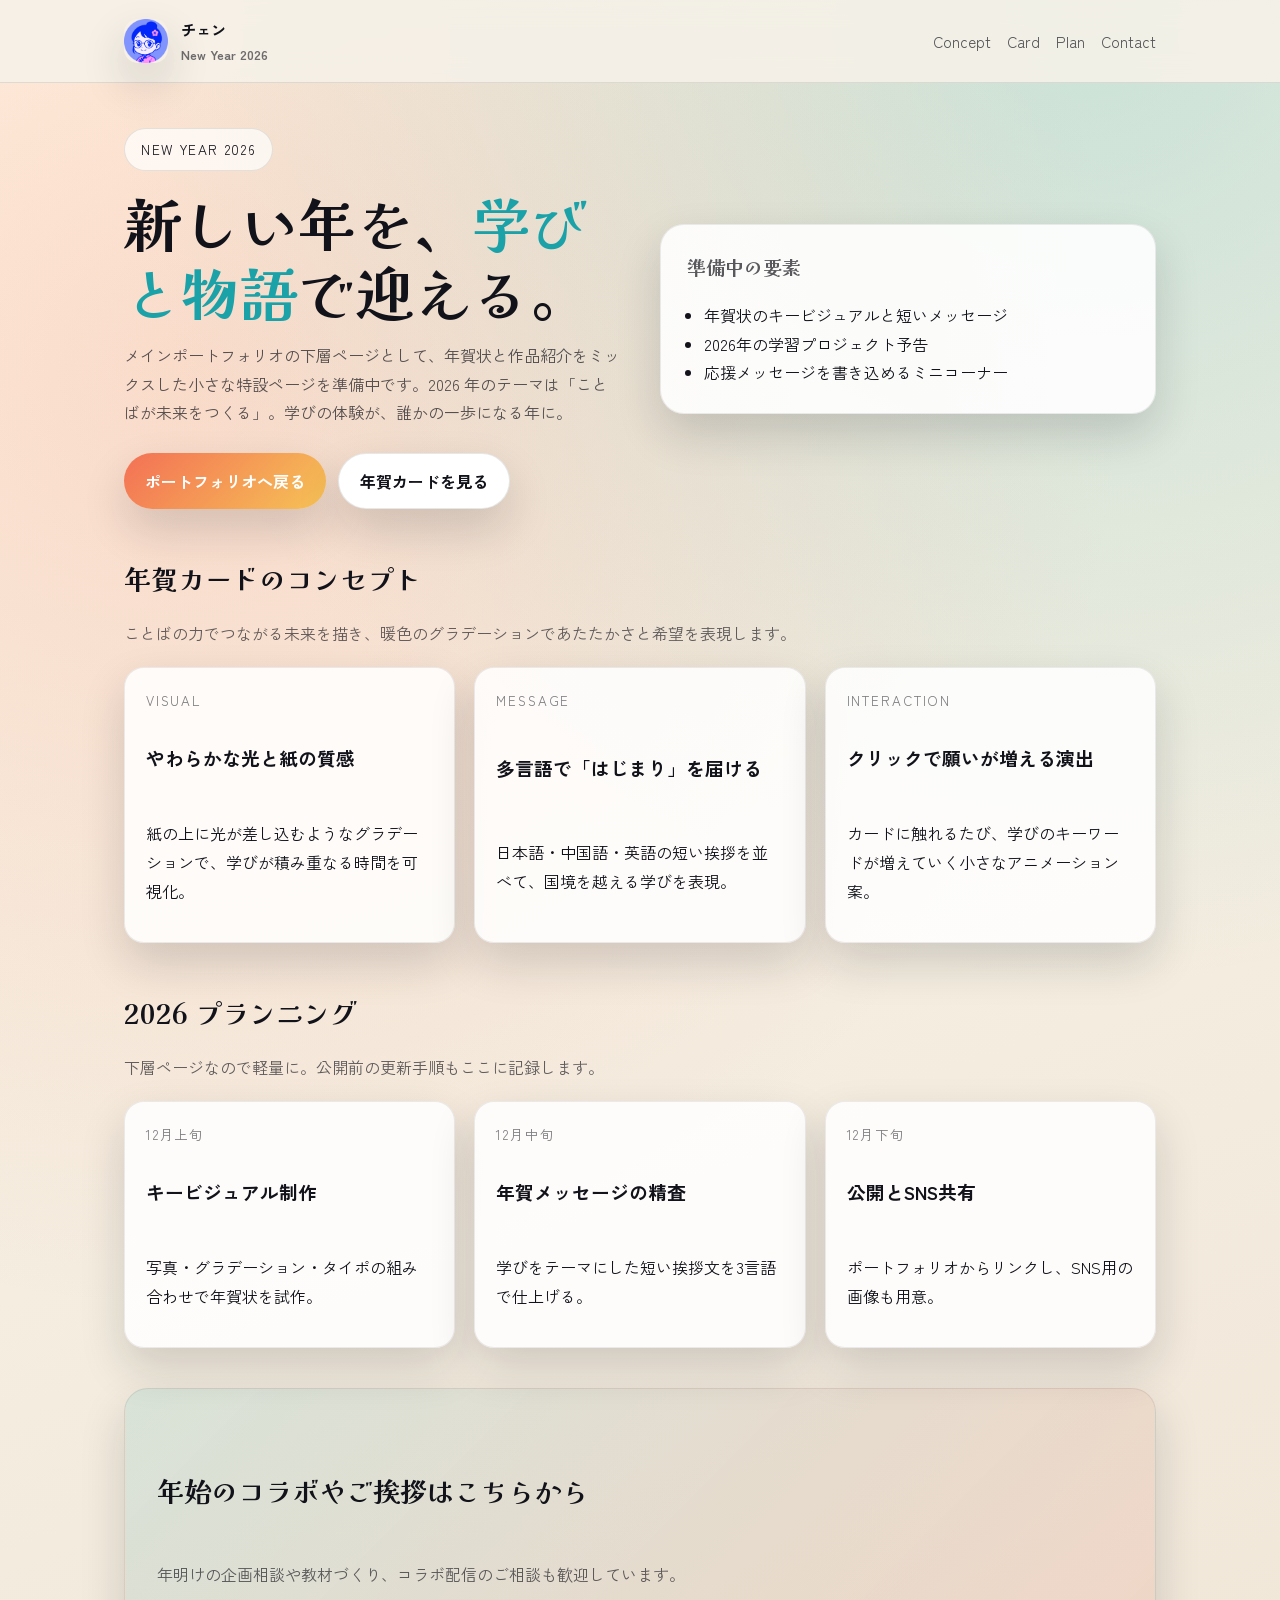
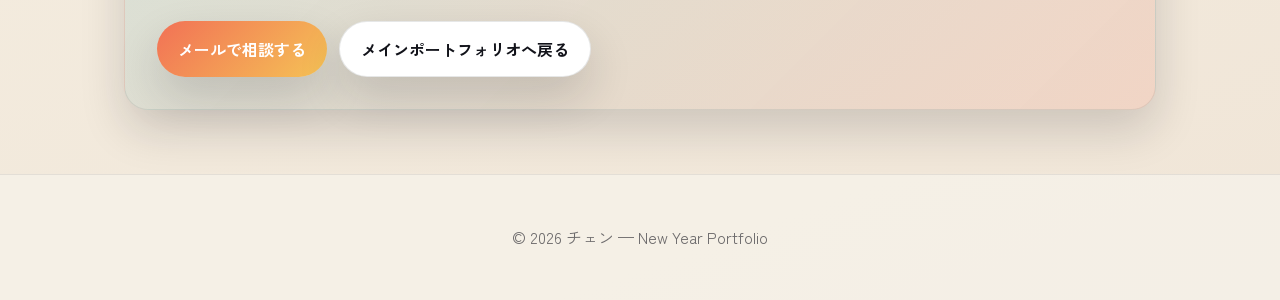
==== 2026.html @ 01a3579d "Create 2026.html" ====
<!DOCTYPE html>
<html lang="ja">
<head>
  <meta charset="UTF-8" />
  <meta name="viewport" content="width=device-width, initial-scale=1.0" />
  <title>チェン | New Year 2026</title>
  <link href="https://fonts.googleapis.com/css2?family=Kaisei+Opti:wght@500;700&family=Zen+Kaku+Gothic+New:wght@400;500;700&display=swap" rel="stylesheet" />
  <style>
    :root {
      --ink: #12131a;
      --night: #1b1e29;
      --paper: #f6f1e8;
      --mist: #efe7da;
      --accent: #f36b4f;
      --accent-2: #1aa2a8;
      --accent-3: #f6c14f;
      --white: #ffffff;
      --shadow: 0 20px 45px rgba(16, 20, 32, 0.16);
    }

    * {
      box-sizing: border-box;
    }

    body {
      margin: 0;
      font-family: "Zen Kaku Gothic New", "Hiragino Kaku Gothic ProN", "Meiryo", sans-serif;
      color: var(--ink);
      background: radial-gradient(circle at 15% 20%, rgba(243, 107, 79, 0.18), transparent 50%),
        radial-gradient(circle at 85% 0%, rgba(26, 162, 168, 0.22), transparent 45%),
        linear-gradient(160deg, #fff7e7 0%, #f4ede0 55%, #f0e5d7 100%);
      line-height: 1.8;
    }

    a {
      color: inherit;
      text-decoration: none;
    }

    header {
      position: sticky;
      top: 0;
      z-index: 10;
      backdrop-filter: blur(12px);
      background: rgba(246, 241, 232, 0.9);
      border-bottom: 1px solid rgba(18, 19, 26, 0.1);
    }

    .nav {
      max-width: 1080px;
      margin: 0 auto;
      padding: 1rem 1.5rem;
      display: flex;
      align-items: center;
      justify-content: space-between;
      gap: 1rem;
    }

    .nav__brand {
      display: flex;
      align-items: center;
      gap: 0.8rem;
      font-weight: 700;
    }

    .nav__brand img {
      width: 44px;
      height: 44px;
      border-radius: 14px;
      object-fit: cover;
      box-shadow: var(--shadow);
    }

    .nav__links {
      display: flex;
      gap: 1rem;
      font-size: 0.95rem;
      color: rgba(18, 19, 26, 0.7);
    }

    .nav__links a:hover {
      color: var(--accent-2);
    }

    .container {
      max-width: 1080px;
      margin: 0 auto;
      padding: 2.8rem 1.5rem 4rem;
    }

    .hero {
      display: grid;
      grid-template-columns: repeat(auto-fit, minmax(280px, 1fr));
      gap: 2.5rem;
      align-items: center;
    }

    .hero__text h1 {
      font-family: "Kaisei Opti", serif;
      font-size: clamp(2.4rem, 5vw, 3.6rem);
      margin: 0 0 0.9rem;
      line-height: 1.2;
    }

    .hero__text h1 span {
      color: var(--accent-2);
    }

    .hero__text p {
      margin: 0 0 1.6rem;
      color: rgba(18, 19, 26, 0.7);
    }

    .hero__badge {
      display: inline-flex;
      align-items: center;
      gap: 0.5rem;
      padding: 0.5rem 1rem;
      border-radius: 999px;
      border: 1px solid rgba(18, 19, 26, 0.1);
      background: rgba(255, 255, 255, 0.7);
      font-size: 0.85rem;
      letter-spacing: 0.12em;
      text-transform: uppercase;
      margin-bottom: 1.1rem;
    }

    .hero__card {
      background: rgba(255, 255, 255, 0.88);
      border-radius: 24px;
      padding: 1.6rem;
      box-shadow: var(--shadow);
      border: 1px solid rgba(18, 19, 26, 0.08);
      display: grid;
      gap: 1rem;
    }

    .hero__card h2 {
      margin: 0;
      font-size: 1.2rem;
      color: rgba(18, 19, 26, 0.7);
    }

    .hero__card ul {
      margin: 0;
      padding-left: 1.1rem;
    }

    section h2 {
      font-family: "Kaisei Opti", serif;
      font-size: 1.7rem;
      margin: 2.8rem 0 0.8rem;
    }

    .muted {
      color: rgba(18, 19, 26, 0.65);
    }

    .grid {
      display: grid;
      grid-template-columns: repeat(auto-fit, minmax(240px, 1fr));
      gap: 1.2rem;
      margin-top: 1.2rem;
    }

    .card {
      background: rgba(255, 255, 255, 0.85);
      border-radius: 20px;
      padding: 1.3rem;
      border: 1px solid rgba(18, 19, 26, 0.08);
      box-shadow: var(--shadow);
      display: grid;
      gap: 0.6rem;
    }

    .card small {
      text-transform: uppercase;
      letter-spacing: 0.14em;
      color: rgba(18, 19, 26, 0.55);
    }

    .cta {
      margin-top: 2.5rem;
      padding: 2rem;
      border-radius: 24px;
      background: linear-gradient(135deg, rgba(26, 162, 168, 0.12), rgba(243, 107, 79, 0.14));
      border: 1px solid rgba(18, 19, 26, 0.08);
      box-shadow: var(--shadow);
      display: grid;
      gap: 1rem;
    }

    .button-row {
      display: flex;
      flex-wrap: wrap;
      gap: 0.8rem;
    }

    .button {
      display: inline-flex;
      align-items: center;
      gap: 0.5rem;
      padding: 0.8rem 1.3rem;
      border-radius: 999px;
      border: 1px solid rgba(18, 19, 26, 0.1);
      background: var(--white);
      font-weight: 600;
      box-shadow: var(--shadow);
      transition: transform 0.2s ease, box-shadow 0.2s ease;
    }

    .button.primary {
      background: linear-gradient(135deg, rgba(243, 107, 79, 0.95), rgba(246, 193, 79, 0.95));
      color: var(--white);
      border: none;
    }

    .button:hover {
      transform: translateY(-2px);
      box-shadow: 0 18px 40px rgba(16, 20, 32, 0.2);
    }

    footer {
      text-align: center;
      padding: 3rem 1rem;
      color: rgba(18, 19, 26, 0.6);
      border-top: 1px solid rgba(18, 19, 26, 0.08);
      background: rgba(246, 241, 232, 0.9);
    }

    @media (max-width: 720px) {
      .nav__links {
        display: none;
      }

      .button-row {
        flex-direction: column;
        align-items: stretch;
      }
    }
  </style>
</head>
<body>
  <header>
    <nav class="nav">
      <div class="nav__brand">
        <img src="avatar.png" alt="チェンのアバター">
        <div>
          <div style="font-size: 0.95rem;">チェン</div>
          <div style="font-size: 0.8rem; color: rgba(18, 19, 26, 0.6);">New Year 2026</div>
        </div>
      </div>
      <div class="nav__links" aria-label="ページ内リンク">
        <a href="#concept">Concept</a>
        <a href="#greeting">Card</a>
        <a href="#plan">Plan</a>
        <a href="#contact">Contact</a>
      </div>
    </nav>
  </header>

  <main class="container">
    <section class="hero" id="concept">
      <div class="hero__text">
        <div class="hero__badge">new year 2026</div>
        <h1>新しい年を、<span>学びと物語</span>で迎える。</h1>
        <p>メインポートフォリオの下層ページとして、年賀状と作品紹介をミックスした小さな特設ページを準備中です。2026 年のテーマは「ことばが未来をつくる」。学びの体験が、誰かの一歩になる年に。</p>
        <div class="button-row">
          <a class="button primary" href="index.html">ポートフォリオへ戻る</a>
          <a class="button" href="#greeting">年賀カードを見る</a>
        </div>
      </div>
      <div class="hero__card">
        <h2>準備中の要素</h2>
        <ul>
          <li>年賀状のキービジュアルと短いメッセージ</li>
          <li>2026年の学習プロジェクト予告</li>
          <li>応援メッセージを書き込めるミニコーナー</li>
        </ul>
      </div>
    </section>

    <section id="greeting">
      <h2>年賀カードのコンセプト</h2>
      <p class="muted">ことばの力でつながる未来を描き、暖色のグラデーションであたたかさと希望を表現します。</p>
      <div class="grid">
        <article class="card">
          <small>Visual</small>
          <h3>やわらかな光と紙の質感</h3>
          <p>紙の上に光が差し込むようなグラデーションで、学びが積み重なる時間を可視化。</p>
        </article>
        <article class="card">
          <small>Message</small>
          <h3>多言語で「はじまり」を届ける</h3>
          <p>日本語・中国語・英語の短い挨拶を並べて、国境を越える学びを表現。</p>
        </article>
        <article class="card">
          <small>Interaction</small>
          <h3>クリックで願いが増える演出</h3>
          <p>カードに触れるたび、学びのキーワードが増えていく小さなアニメーション案。</p>
        </article>
      </div>
    </section>

    <section id="plan">
      <h2>2026 プランニング</h2>
      <p class="muted">下層ページなので軽量に。公開前の更新手順もここに記録します。</p>
      <div class="grid">
        <article class="card">
          <small>12月上旬</small>
          <h3>キービジュアル制作</h3>
          <p>写真・グラデーション・タイポの組み合わせで年賀状を試作。</p>
        </article>
        <article class="card">
          <small>12月中旬</small>
          <h3>年賀メッセージの精査</h3>
          <p>学びをテーマにした短い挨拶文を3言語で仕上げる。</p>
        </article>
        <article class="card">
          <small>12月下旬</small>
          <h3>公開とSNS共有</h3>
          <p>ポートフォリオからリンクし、SNS用の画像も用意。</p>
        </article>
      </div>
    </section>

    <section id="contact">
      <div class="cta">
        <h2>年始のコラボやご挨拶はこちらから</h2>
        <p class="muted">年明けの企画相談や教材づくり、コラボ配信のご相談も歓迎しています。</p>
        <div class="button-row">
          <a class="button primary" href="mailto:hello@example.com">メールで相談する</a>
          <a class="button" href="index.html">メインポートフォリオへ戻る</a>
        </div>
      </div>
    </section>
  </main>

  <footer>
    © 2026 チェン — New Year Portfolio
  </footer>
</body>
</html>
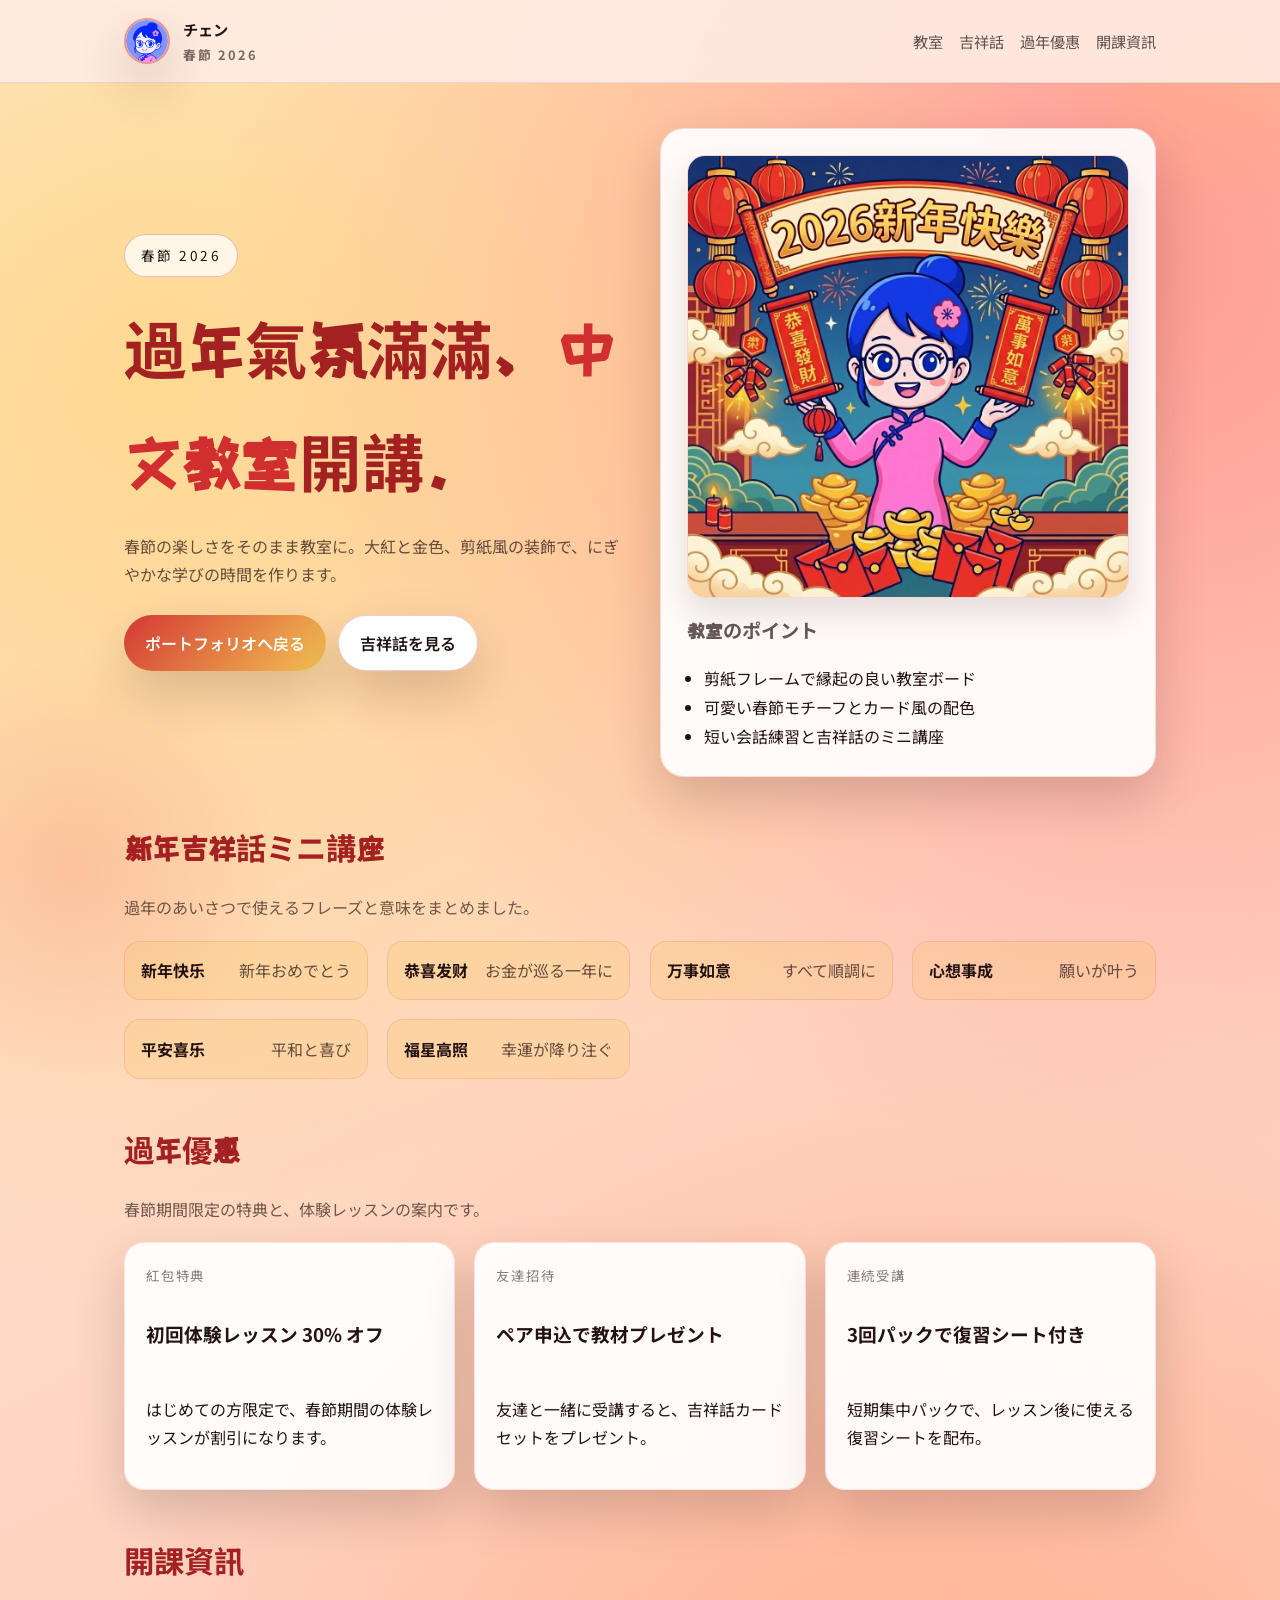
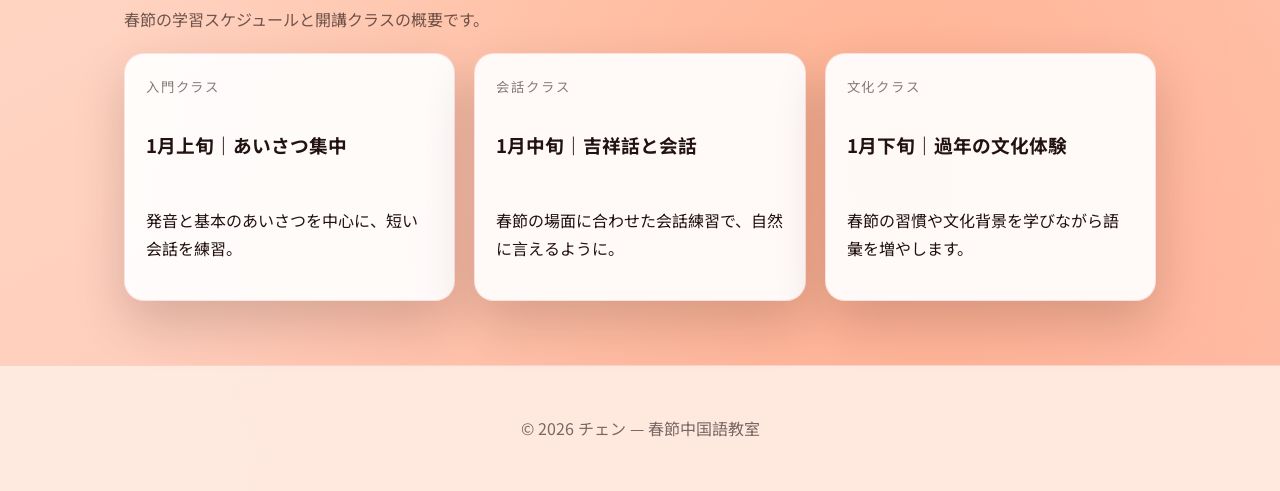
==== commit f701476b: "2026" ====
--- a/2026.html
+++ b/2026.html
@@ -3,19 +3,18 @@
 <head>
   <meta charset="UTF-8" />
   <meta name="viewport" content="width=device-width, initial-scale=1.0" />
-  <title>チェン | New Year 2026</title>
-  <link href="https://fonts.googleapis.com/css2?family=Kaisei+Opti:wght@500;700&family=Zen+Kaku+Gothic+New:wght@400;500;700&display=swap" rel="stylesheet" />
+  <title>チェン | 春節中国語教室 2026</title>
+  <link href="https://fonts.googleapis.com/css2?family=ZCOOL+KuaiLe&family=Noto+Sans+SC:wght@400;500;700&family=Zen+Kaku+Gothic+New:wght@400;500;700&display=swap" rel="stylesheet" />
   <style>
     :root {
-      --ink: #12131a;
-      --night: #1b1e29;
-      --paper: #f6f1e8;
-      --mist: #efe7da;
-      --accent: #f36b4f;
-      --accent-2: #1aa2a8;
-      --accent-3: #f6c14f;
+      --red: #d12f2f;
+      --deep-red: #a32121;
+      --gold: #f2c14f;
+      --ink: #221212;
+      --paper: #fff3ea;
+      --mist: #f6e1d6;
       --white: #ffffff;
-      --shadow: 0 20px 45px rgba(16, 20, 32, 0.16);
+      --shadow: 0 22px 50px rgba(38, 18, 18, 0.18);
     }
 
     * {
@@ -24,12 +23,38 @@
 
     body {
       margin: 0;
-      font-family: "Zen Kaku Gothic New", "Hiragino Kaku Gothic ProN", "Meiryo", sans-serif;
+      font-family: "Noto Sans SC", "Zen Kaku Gothic New", "Hiragino Kaku Gothic ProN", "Meiryo", sans-serif;
       color: var(--ink);
-      background: radial-gradient(circle at 15% 20%, rgba(243, 107, 79, 0.18), transparent 50%),
-        radial-gradient(circle at 85% 0%, rgba(26, 162, 168, 0.22), transparent 45%),
-        linear-gradient(160deg, #fff7e7 0%, #f4ede0 55%, #f0e5d7 100%);
+      background: radial-gradient(circle at 12% 18%, rgba(255, 205, 64, 0.45), transparent 45%),
+        radial-gradient(circle at 88% 12%, rgba(255, 72, 72, 0.45), transparent 42%),
+        radial-gradient(circle at 70% 85%, rgba(255, 126, 64, 0.35), transparent 40%),
+        linear-gradient(150deg, #ffe9da 0%, #ffd7c4 50%, #ffc4b5 100%);
       line-height: 1.8;
+    }
+
+    body::before,
+    body::after {
+      content: "";
+      position: fixed;
+      border-radius: 50%;
+      opacity: 0.25;
+      z-index: -1;
+    }
+
+    body::before {
+      width: 360px;
+      height: 360px;
+      background: radial-gradient(circle, rgba(255, 187, 64, 0.75), transparent 70%);
+      top: -140px;
+      right: -120px;
+    }
+
+    body::after {
+      width: 420px;
+      height: 420px;
+      background: radial-gradient(circle, rgba(229, 59, 59, 0.6), transparent 70%);
+      bottom: -180px;
+      left: -140px;
     }
 
     a {
@@ -42,8 +67,8 @@
       top: 0;
       z-index: 10;
       backdrop-filter: blur(12px);
-      background: rgba(246, 241, 232, 0.9);
-      border-bottom: 1px solid rgba(18, 19, 26, 0.1);
+      background: rgba(255, 235, 226, 0.92);
+      border-bottom: 1px solid rgba(34, 18, 18, 0.08);
     }
 
     .nav {
@@ -64,22 +89,30 @@
     }
 
     .nav__brand img {
-      width: 44px;
-      height: 44px;
-      border-radius: 14px;
+      width: 46px;
+      height: 46px;
+      border-radius: 50%;
       object-fit: cover;
       box-shadow: var(--shadow);
+      border: 2px solid rgba(209, 47, 47, 0.45);
+    }
+
+    .nav__tag {
+      font-size: 0.8rem;
+      letter-spacing: 0.16em;
+      text-transform: uppercase;
+      color: rgba(34, 18, 18, 0.6);
     }
 
     .nav__links {
       display: flex;
       gap: 1rem;
       font-size: 0.95rem;
-      color: rgba(18, 19, 26, 0.7);
+      color: rgba(34, 18, 18, 0.7);
     }
 
     .nav__links a:hover {
-      color: var(--accent-2);
+      color: var(--deep-red);
     }
 
     .container {
@@ -95,50 +128,89 @@
       align-items: center;
     }
 
-    .hero__text h1 {
-      font-family: "Kaisei Opti", serif;
-      font-size: clamp(2.4rem, 5vw, 3.6rem);
-      margin: 0 0 0.9rem;
-      line-height: 1.2;
-    }
-
-    .hero__text h1 span {
-      color: var(--accent-2);
-    }
-
-    .hero__text p {
-      margin: 0 0 1.6rem;
-      color: rgba(18, 19, 26, 0.7);
-    }
-
     .hero__badge {
       display: inline-flex;
       align-items: center;
       gap: 0.5rem;
       padding: 0.5rem 1rem;
       border-radius: 999px;
-      border: 1px solid rgba(18, 19, 26, 0.1);
-      background: rgba(255, 255, 255, 0.7);
+      border: 1px solid rgba(209, 47, 47, 0.3);
+      background: rgba(255, 255, 255, 0.75);
       font-size: 0.85rem;
-      letter-spacing: 0.12em;
+      letter-spacing: 0.18em;
       text-transform: uppercase;
       margin-bottom: 1.1rem;
     }
 
+    .hero__text h1 {
+      font-family: "ZCOOL KuaiLe", "Noto Sans SC", sans-serif;
+      font-size: clamp(2.6rem, 5.2vw, 3.9rem);
+      margin: 0 0 0.8rem;
+      color: var(--deep-red);
+      letter-spacing: 0.02em;
+    }
+
+    .hero__text h1 span {
+      color: var(--red);
+    }
+
+    .hero__text p {
+      margin: 0 0 1.6rem;
+      color: rgba(34, 18, 18, 0.7);
+    }
+
+    .button-row {
+      display: flex;
+      flex-wrap: wrap;
+      gap: 0.8rem;
+    }
+
+    .button {
+      display: inline-flex;
+      align-items: center;
+      gap: 0.5rem;
+      padding: 0.8rem 1.3rem;
+      border-radius: 999px;
+      border: 1px solid rgba(209, 47, 47, 0.25);
+      background: var(--white);
+      font-weight: 600;
+      box-shadow: var(--shadow);
+      transition: transform 0.2s ease, box-shadow 0.2s ease;
+    }
+
+    .button.primary {
+      background: linear-gradient(135deg, rgba(209, 47, 47, 0.95), rgba(242, 193, 79, 0.95));
+      color: var(--white);
+      border: none;
+    }
+
+    .button:hover {
+      transform: translateY(-2px);
+      box-shadow: 0 18px 40px rgba(30, 18, 18, 0.2);
+    }
+
     .hero__card {
-      background: rgba(255, 255, 255, 0.88);
+      background: rgba(255, 255, 255, 0.92);
       border-radius: 24px;
       padding: 1.6rem;
       box-shadow: var(--shadow);
-      border: 1px solid rgba(18, 19, 26, 0.08);
+      border: 1px solid rgba(209, 47, 47, 0.15);
       display: grid;
       gap: 1rem;
+    }
+
+    .hero__card img {
+      width: 100%;
+      border-radius: 18px;
+      border: 1px solid rgba(209, 47, 47, 0.18);
+      box-shadow: 0 16px 32px rgba(38, 18, 18, 0.12);
+      object-fit: cover;
     }
 
     .hero__card h2 {
       margin: 0;
       font-size: 1.2rem;
-      color: rgba(18, 19, 26, 0.7);
+      color: rgba(34, 18, 18, 0.7);
     }
 
     .hero__card ul {
@@ -147,13 +219,33 @@
     }
 
     section h2 {
-      font-family: "Kaisei Opti", serif;
-      font-size: 1.7rem;
+      font-family: "ZCOOL KuaiLe", "Noto Sans SC", sans-serif;
+      font-size: 1.9rem;
       margin: 2.8rem 0 0.8rem;
+      color: var(--deep-red);
     }
 
     .muted {
-      color: rgba(18, 19, 26, 0.65);
+      color: rgba(34, 18, 18, 0.65);
+    }
+
+    .paper-row {
+      display: flex;
+      flex-wrap: wrap;
+      gap: 0.6rem;
+      margin-top: 1rem;
+    }
+
+    .paper-cut {
+      display: inline-flex;
+      align-items: center;
+      gap: 0.4rem;
+      padding: 0.35rem 0.8rem;
+      border-radius: 999px;
+      background: rgba(209, 47, 47, 0.12);
+      border: 1px dashed rgba(209, 47, 47, 0.35);
+      font-size: 0.85rem;
+      color: rgba(34, 18, 18, 0.7);
     }
 
     .grid {
@@ -164,10 +256,10 @@
     }
 
     .card {
-      background: rgba(255, 255, 255, 0.85);
+      background: rgba(255, 255, 255, 0.92);
       border-radius: 20px;
       padding: 1.3rem;
-      border: 1px solid rgba(18, 19, 26, 0.08);
+      border: 1px solid rgba(209, 47, 47, 0.12);
       box-shadow: var(--shadow);
       display: grid;
       gap: 0.6rem;
@@ -176,56 +268,46 @@
     .card small {
       text-transform: uppercase;
       letter-spacing: 0.14em;
-      color: rgba(18, 19, 26, 0.55);
+      color: rgba(34, 18, 18, 0.55);
+    }
+
+    .phrase {
+      display: flex;
+      align-items: center;
+      justify-content: space-between;
+      gap: 1rem;
+      padding: 0.9rem 1rem;
+      border-radius: 16px;
+      background: rgba(242, 193, 79, 0.2);
+      border: 1px solid rgba(209, 47, 47, 0.12);
+    }
+
+    .phrase span {
+      font-weight: 700;
+    }
+
+    .phrase em {
+      font-style: normal;
+      color: rgba(34, 18, 18, 0.7);
     }
 
     .cta {
       margin-top: 2.5rem;
       padding: 2rem;
       border-radius: 24px;
-      background: linear-gradient(135deg, rgba(26, 162, 168, 0.12), rgba(243, 107, 79, 0.14));
-      border: 1px solid rgba(18, 19, 26, 0.08);
+      background: linear-gradient(135deg, rgba(209, 47, 47, 0.14), rgba(242, 193, 79, 0.2));
+      border: 1px solid rgba(209, 47, 47, 0.12);
       box-shadow: var(--shadow);
       display: grid;
       gap: 1rem;
     }
 
-    .button-row {
-      display: flex;
-      flex-wrap: wrap;
-      gap: 0.8rem;
-    }
-
-    .button {
-      display: inline-flex;
-      align-items: center;
-      gap: 0.5rem;
-      padding: 0.8rem 1.3rem;
-      border-radius: 999px;
-      border: 1px solid rgba(18, 19, 26, 0.1);
-      background: var(--white);
-      font-weight: 600;
-      box-shadow: var(--shadow);
-      transition: transform 0.2s ease, box-shadow 0.2s ease;
-    }
-
-    .button.primary {
-      background: linear-gradient(135deg, rgba(243, 107, 79, 0.95), rgba(246, 193, 79, 0.95));
-      color: var(--white);
-      border: none;
-    }
-
-    .button:hover {
-      transform: translateY(-2px);
-      box-shadow: 0 18px 40px rgba(16, 20, 32, 0.2);
-    }
-
     footer {
       text-align: center;
       padding: 3rem 1rem;
-      color: rgba(18, 19, 26, 0.6);
-      border-top: 1px solid rgba(18, 19, 26, 0.08);
-      background: rgba(246, 241, 232, 0.9);
+      color: rgba(34, 18, 18, 0.6);
+      border-top: 1px solid rgba(209, 47, 47, 0.12);
+      background: rgba(255, 235, 226, 0.95);
     }
 
     @media (max-width: 720px) {
@@ -247,97 +329,118 @@
         <img src="avatar.png" alt="チェンのアバター">
         <div>
           <div style="font-size: 0.95rem;">チェン</div>
-          <div style="font-size: 0.8rem; color: rgba(18, 19, 26, 0.6);">New Year 2026</div>
+          <div class="nav__tag">春節 2026</div>
         </div>
       </div>
       <div class="nav__links" aria-label="ページ内リンク">
-        <a href="#concept">Concept</a>
-        <a href="#greeting">Card</a>
-        <a href="#plan">Plan</a>
-        <a href="#contact">Contact</a>
+        <a href="#class">教室</a>
+        <a href="#phrases">吉祥話</a>
+        <a href="#offers">過年優惠</a>
+        <a href="#schedule">開課資訊</a>
       </div>
     </nav>
   </header>
 
   <main class="container">
-    <section class="hero" id="concept">
+    <section class="hero" id="class">
       <div class="hero__text">
-        <div class="hero__badge">new year 2026</div>
-        <h1>新しい年を、<span>学びと物語</span>で迎える。</h1>
-        <p>メインポートフォリオの下層ページとして、年賀状と作品紹介をミックスした小さな特設ページを準備中です。2026 年のテーマは「ことばが未来をつくる」。学びの体験が、誰かの一歩になる年に。</p>
+        <div class="hero__badge">春節 2026</div>
+        <h1>過年氣氛滿滿、<span>中文教室</span>開講。</h1>
+        <p>春節の楽しさをそのまま教室に。大紅と金色、剪紙風の装飾で、にぎやかな学びの時間を作ります。</p>
         <div class="button-row">
           <a class="button primary" href="index.html">ポートフォリオへ戻る</a>
-          <a class="button" href="#greeting">年賀カードを見る</a>
+          <a class="button" href="#phrases">吉祥話を見る</a>
         </div>
       </div>
       <div class="hero__card">
-        <h2>準備中の要素</h2>
+        <img src="2026.jpeg" alt="春節教室のイメージ">
+        <h2>教室のポイント</h2>
         <ul>
-          <li>年賀状のキービジュアルと短いメッセージ</li>
-          <li>2026年の学習プロジェクト予告</li>
-          <li>応援メッセージを書き込めるミニコーナー</li>
+          <li>剪紙フレームで縁起の良い教室ボード</li>
+          <li>可愛い春節モチーフとカード風の配色</li>
+          <li>短い会話練習と吉祥話のミニ講座</li>
         </ul>
       </div>
     </section>
 
-    <section id="greeting">
-      <h2>年賀カードのコンセプト</h2>
-      <p class="muted">ことばの力でつながる未来を描き、暖色のグラデーションであたたかさと希望を表現します。</p>
+    <section id="phrases">
+      <h2>新年吉祥話ミニ講座</h2>
+      <p class="muted">過年のあいさつで使えるフレーズと意味をまとめました。</p>
       <div class="grid">
-        <article class="card">
-          <small>Visual</small>
-          <h3>やわらかな光と紙の質感</h3>
-          <p>紙の上に光が差し込むようなグラデーションで、学びが積み重なる時間を可視化。</p>
-        </article>
-        <article class="card">
-          <small>Message</small>
-          <h3>多言語で「はじまり」を届ける</h3>
-          <p>日本語・中国語・英語の短い挨拶を並べて、国境を越える学びを表現。</p>
-        </article>
-        <article class="card">
-          <small>Interaction</small>
-          <h3>クリックで願いが増える演出</h3>
-          <p>カードに触れるたび、学びのキーワードが増えていく小さなアニメーション案。</p>
-        </article>
+        <div class="phrase">
+          <span>新年快乐</span>
+          <em>新年おめでとう</em>
+        </div>
+        <div class="phrase">
+          <span>恭喜发财</span>
+          <em>お金が巡る一年に</em>
+        </div>
+        <div class="phrase">
+          <span>万事如意</span>
+          <em>すべて順調に</em>
+        </div>
+        <div class="phrase">
+          <span>心想事成</span>
+          <em>願いが叶う</em>
+        </div>
+        <div class="phrase">
+          <span>平安喜乐</span>
+          <em>平和と喜び</em>
+        </div>
+        <div class="phrase">
+          <span>福星高照</span>
+          <em>幸運が降り注ぐ</em>
+        </div>
       </div>
     </section>
 
-    <section id="plan">
-      <h2>2026 プランニング</h2>
-      <p class="muted">下層ページなので軽量に。公開前の更新手順もここに記録します。</p>
+    <section id="offers">
+      <h2>過年優惠</h2>
+      <p class="muted">春節期間限定の特典と、体験レッスンの案内です。</p>
       <div class="grid">
         <article class="card">
-          <small>12月上旬</small>
-          <h3>キービジュアル制作</h3>
-          <p>写真・グラデーション・タイポの組み合わせで年賀状を試作。</p>
-        </article>
-        <article class="card">
-          <small>12月中旬</small>
-          <h3>年賀メッセージの精査</h3>
-          <p>学びをテーマにした短い挨拶文を3言語で仕上げる。</p>
-        </article>
-        <article class="card">
-          <small>12月下旬</small>
-          <h3>公開とSNS共有</h3>
-          <p>ポートフォリオからリンクし、SNS用の画像も用意。</p>
+          <small>紅包特典</small>
+          <h3>初回体験レッスン 30% オフ</h3>
+          <p>はじめての方限定で、春節期間の体験レッスンが割引になります。</p>
+        </article>
+        <article class="card">
+          <small>友達招待</small>
+          <h3>ペア申込で教材プレゼント</h3>
+          <p>友達と一緒に受講すると、吉祥話カードセットをプレゼント。</p>
+        </article>
+        <article class="card">
+          <small>連続受講</small>
+          <h3>3回パックで復習シート付き</h3>
+          <p>短期集中パックで、レッスン後に使える復習シートを配布。</p>
         </article>
       </div>
     </section>
 
-    <section id="contact">
-      <div class="cta">
-        <h2>年始のコラボやご挨拶はこちらから</h2>
-        <p class="muted">年明けの企画相談や教材づくり、コラボ配信のご相談も歓迎しています。</p>
-        <div class="button-row">
-          <a class="button primary" href="mailto:hello@example.com">メールで相談する</a>
-          <a class="button" href="index.html">メインポートフォリオへ戻る</a>
-        </div>
+    <section id="schedule">
+      <h2>開課資訊</h2>
+      <p class="muted">春節の学習スケジュールと開講クラスの概要です。</p>
+      <div class="grid">
+        <article class="card">
+          <small>入門クラス</small>
+          <h3>1月上旬｜あいさつ集中</h3>
+          <p>発音と基本のあいさつを中心に、短い会話を練習。</p>
+        </article>
+        <article class="card">
+          <small>会話クラス</small>
+          <h3>1月中旬｜吉祥話と会話</h3>
+          <p>春節の場面に合わせた会話練習で、自然に言えるように。</p>
+        </article>
+        <article class="card">
+          <small>文化クラス</small>
+          <h3>1月下旬｜過年の文化体験</h3>
+          <p>春節の習慣や文化背景を学びながら語彙を増やします。</p>
+        </article>
       </div>
     </section>
   </main>
 
   <footer>
-    © 2026 チェン — New Year Portfolio
+    © 2026 チェン — 春節中国語教室
   </footer>
 </body>
 </html>
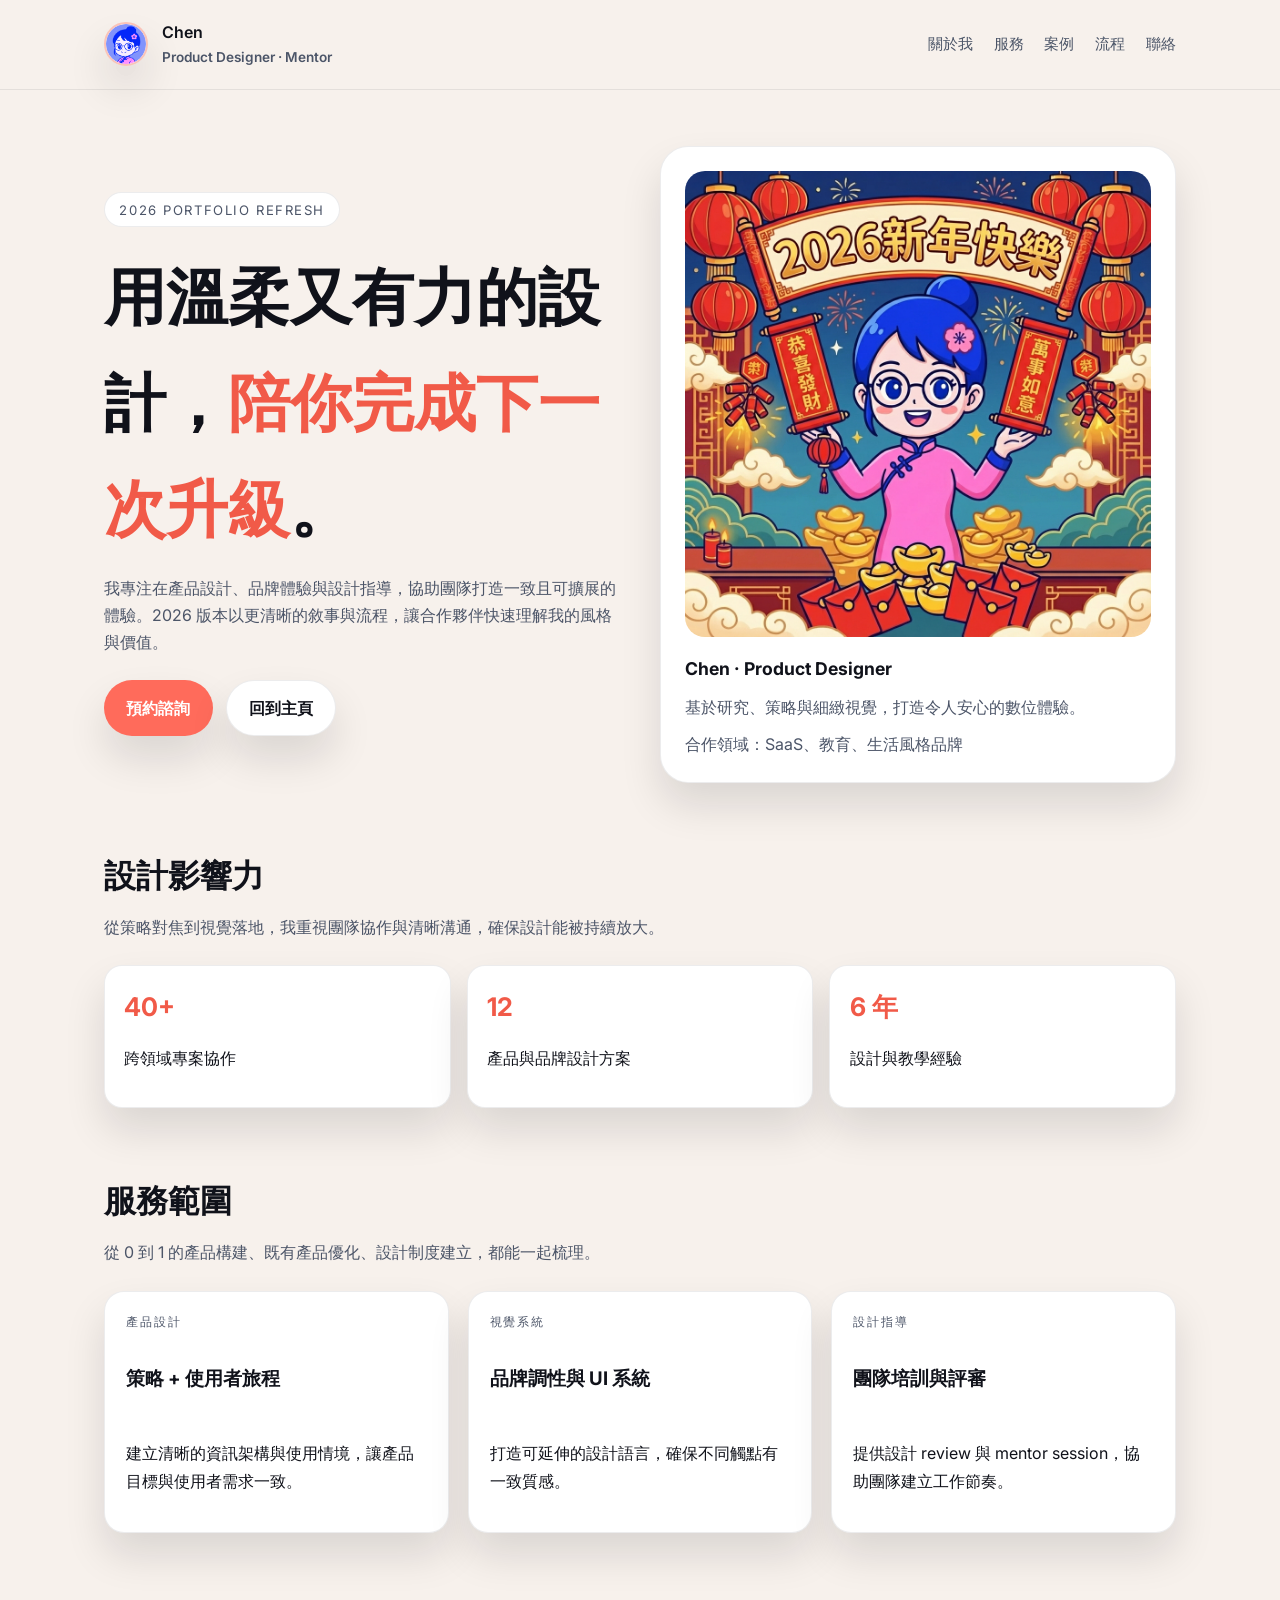
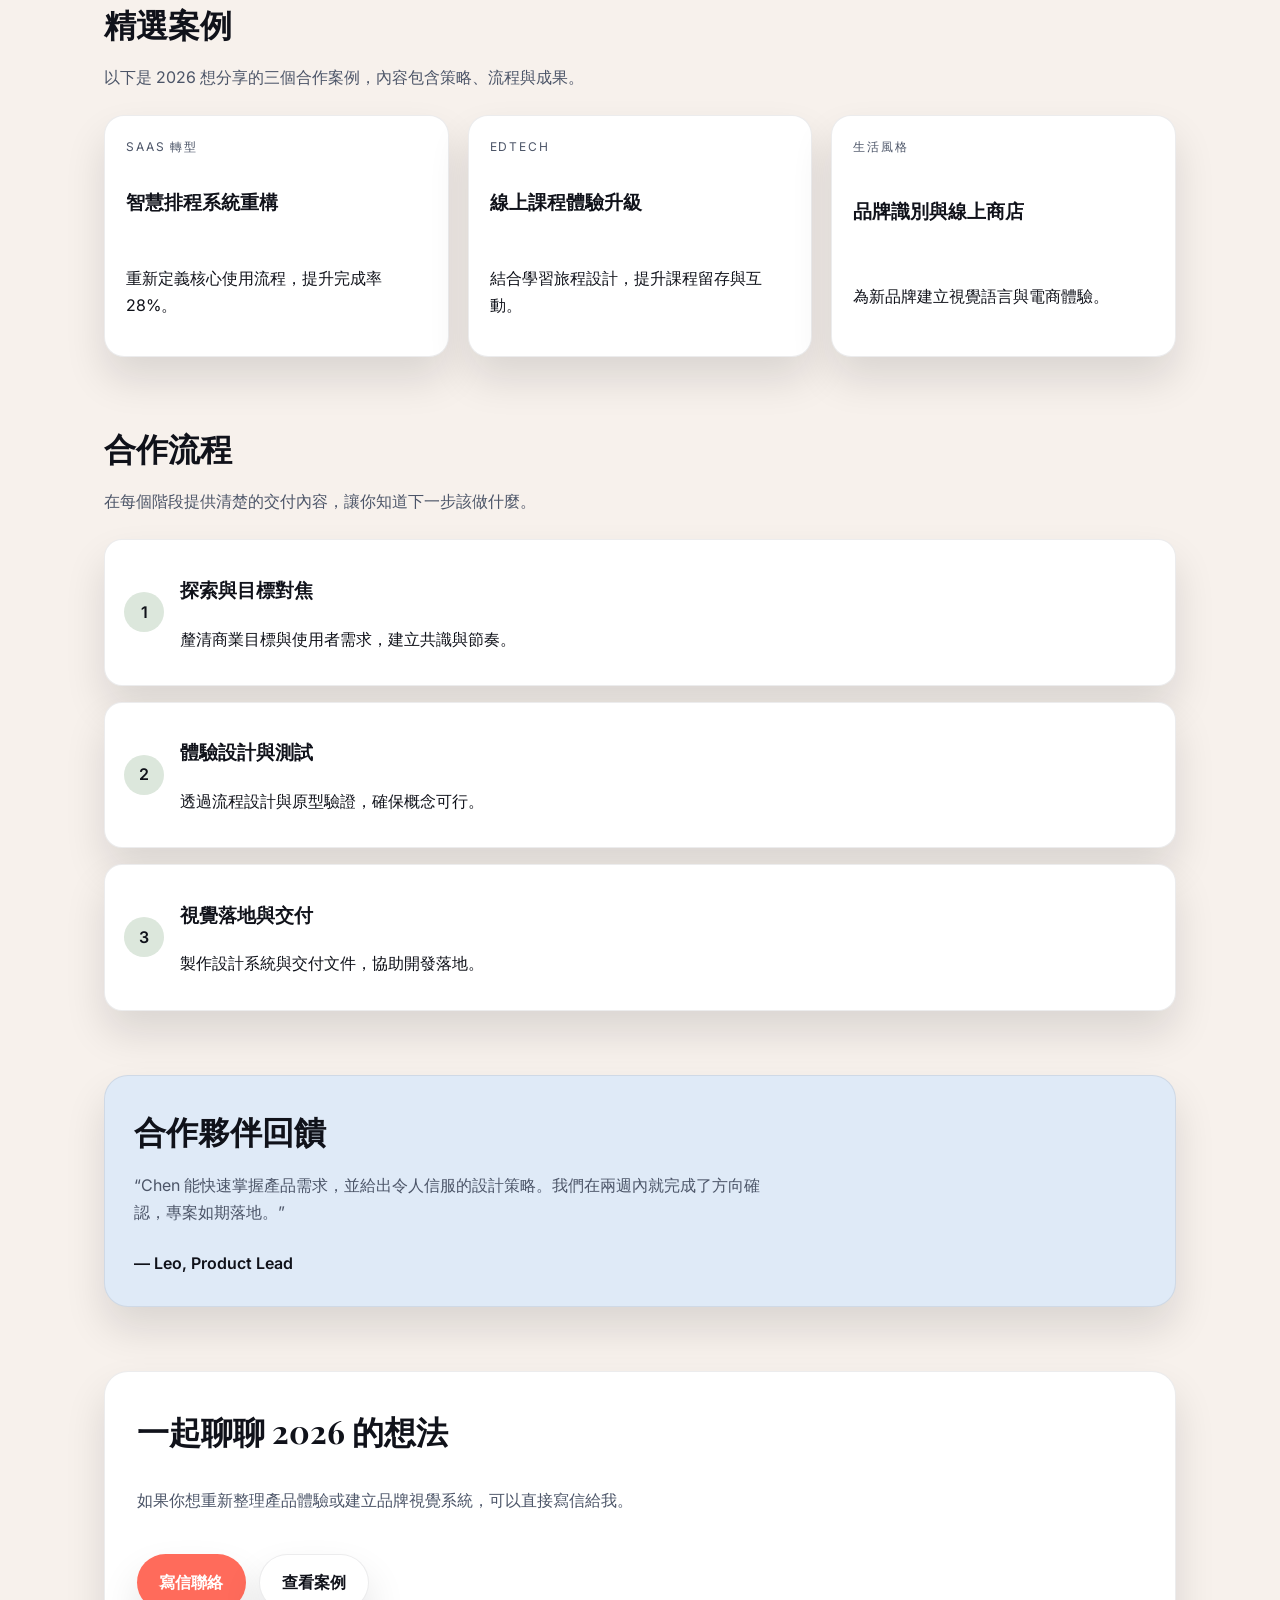
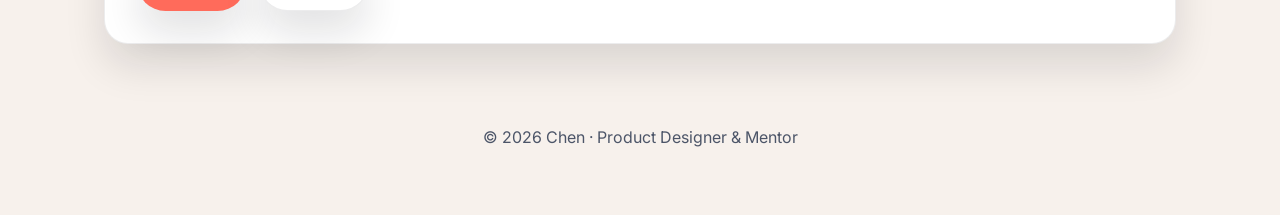
==== commit d58f8207: "2026" ====
--- a/2026.html
+++ b/2026.html
@@ -1,20 +1,22 @@
 <!DOCTYPE html>
-<html lang="ja">
+<html lang="zh-Hant">
 <head>
   <meta charset="UTF-8" />
   <meta name="viewport" content="width=device-width, initial-scale=1.0" />
-  <title>チェン | 春節中国語教室 2026</title>
-  <link href="https://fonts.googleapis.com/css2?family=ZCOOL+KuaiLe&family=Noto+Sans+SC:wght@400;500;700&family=Zen+Kaku+Gothic+New:wght@400;500;700&display=swap" rel="stylesheet" />
+  <title>2026 | Chen 個人網站</title>
+  <link href="https://fonts.googleapis.com/css2?family=Inter:wght@400;500;600;700&family=Playfair+Display:wght@600;700&display=swap" rel="stylesheet" />
   <style>
     :root {
-      --red: #d12f2f;
-      --deep-red: #a32121;
-      --gold: #f2c14f;
-      --ink: #221212;
-      --paper: #fff3ea;
-      --mist: #f6e1d6;
+      --ink: #10121a;
+      --muted: #4c5568;
+      --primary: #f7f1ec;
+      --accent: #ff6b5b;
+      --accent-dark: #f15a48;
+      --sage: #dce7dc;
+      --sky: #dfeaf7;
       --white: #ffffff;
-      --shadow: 0 22px 50px rgba(38, 18, 18, 0.18);
+      --border: rgba(16, 18, 26, 0.08);
+      --shadow: 0 22px 40px rgba(16, 18, 26, 0.12);
     }
 
     * {
@@ -23,38 +25,10 @@
 
     body {
       margin: 0;
-      font-family: "Noto Sans SC", "Zen Kaku Gothic New", "Hiragino Kaku Gothic ProN", "Meiryo", sans-serif;
+      font-family: "Inter", "Noto Sans TC", "Microsoft JhengHei", sans-serif;
       color: var(--ink);
-      background: radial-gradient(circle at 12% 18%, rgba(255, 205, 64, 0.45), transparent 45%),
-        radial-gradient(circle at 88% 12%, rgba(255, 72, 72, 0.45), transparent 42%),
-        radial-gradient(circle at 70% 85%, rgba(255, 126, 64, 0.35), transparent 40%),
-        linear-gradient(150deg, #ffe9da 0%, #ffd7c4 50%, #ffc4b5 100%);
-      line-height: 1.8;
-    }
-
-    body::before,
-    body::after {
-      content: "";
-      position: fixed;
-      border-radius: 50%;
-      opacity: 0.25;
-      z-index: -1;
-    }
-
-    body::before {
-      width: 360px;
-      height: 360px;
-      background: radial-gradient(circle, rgba(255, 187, 64, 0.75), transparent 70%);
-      top: -140px;
-      right: -120px;
-    }
-
-    body::after {
-      width: 420px;
-      height: 420px;
-      background: radial-gradient(circle, rgba(229, 59, 59, 0.6), transparent 70%);
-      bottom: -180px;
-      left: -140px;
+      background: var(--primary);
+      line-height: 1.7;
     }
 
     a {
@@ -66,15 +40,15 @@
       position: sticky;
       top: 0;
       z-index: 10;
+      background: rgba(247, 241, 236, 0.92);
       backdrop-filter: blur(12px);
-      background: rgba(255, 235, 226, 0.92);
-      border-bottom: 1px solid rgba(34, 18, 18, 0.08);
+      border-bottom: 1px solid var(--border);
     }
 
     .nav {
-      max-width: 1080px;
+      max-width: 1120px;
       margin: 0 auto;
-      padding: 1rem 1.5rem;
+      padding: 1.2rem 1.5rem;
       display: flex;
       align-items: center;
       justify-content: space-between;
@@ -84,44 +58,34 @@
     .nav__brand {
       display: flex;
       align-items: center;
-      gap: 0.8rem;
-      font-weight: 700;
+      gap: 0.9rem;
+      font-weight: 600;
     }
 
     .nav__brand img {
-      width: 46px;
-      height: 46px;
+      width: 44px;
+      height: 44px;
       border-radius: 50%;
       object-fit: cover;
-      box-shadow: var(--shadow);
-      border: 2px solid rgba(209, 47, 47, 0.45);
-    }
-
-    .nav__tag {
-      font-size: 0.8rem;
-      letter-spacing: 0.16em;
-      text-transform: uppercase;
-      color: rgba(34, 18, 18, 0.6);
+      border: 2px solid rgba(255, 107, 91, 0.35);
+      box-shadow: var(--shadow);
     }
 
     .nav__links {
       display: flex;
-      gap: 1rem;
+      gap: 1.3rem;
       font-size: 0.95rem;
-      color: rgba(34, 18, 18, 0.7);
+      color: var(--muted);
     }
 
     .nav__links a:hover {
-      color: var(--deep-red);
-    }
-
-    .container {
-      max-width: 1080px;
+      color: var(--accent-dark);
+    }
+
+    .hero {
+      max-width: 1120px;
       margin: 0 auto;
-      padding: 2.8rem 1.5rem 4rem;
-    }
-
-    .hero {
+      padding: 3.5rem 1.5rem 2rem;
       display: grid;
       grid-template-columns: repeat(auto-fit, minmax(280px, 1fr));
       gap: 2.5rem;
@@ -132,31 +96,30 @@
       display: inline-flex;
       align-items: center;
       gap: 0.5rem;
-      padding: 0.5rem 1rem;
+      padding: 0.35rem 0.9rem;
       border-radius: 999px;
-      border: 1px solid rgba(209, 47, 47, 0.3);
-      background: rgba(255, 255, 255, 0.75);
-      font-size: 0.85rem;
-      letter-spacing: 0.18em;
+      background: var(--white);
+      border: 1px solid var(--border);
+      font-size: 0.82rem;
+      color: var(--muted);
+      letter-spacing: 0.12em;
       text-transform: uppercase;
-      margin-bottom: 1.1rem;
-    }
-
-    .hero__text h1 {
-      font-family: "ZCOOL KuaiLe", "Noto Sans SC", sans-serif;
+    }
+
+    .hero__title {
+      font-family: "Playfair Display", serif;
       font-size: clamp(2.6rem, 5.2vw, 3.9rem);
-      margin: 0 0 0.8rem;
-      color: var(--deep-red);
-      letter-spacing: 0.02em;
-    }
-
-    .hero__text h1 span {
-      color: var(--red);
+      margin: 0.8rem 0 1rem;
+    }
+
+    .hero__title span {
+      color: var(--accent-dark);
     }
 
     .hero__text p {
-      margin: 0 0 1.6rem;
-      color: rgba(34, 18, 18, 0.7);
+      margin: 0 0 1.5rem;
+      color: var(--muted);
+      max-width: 32rem;
     }
 
     .button-row {
@@ -168,135 +131,156 @@
     .button {
       display: inline-flex;
       align-items: center;
-      gap: 0.5rem;
-      padding: 0.8rem 1.3rem;
+      justify-content: center;
+      padding: 0.85rem 1.4rem;
       border-radius: 999px;
-      border: 1px solid rgba(209, 47, 47, 0.25);
-      background: var(--white);
+      border: 1px solid var(--border);
       font-weight: 600;
-      box-shadow: var(--shadow);
+      background: var(--white);
       transition: transform 0.2s ease, box-shadow 0.2s ease;
+      box-shadow: var(--shadow);
     }
 
     .button.primary {
-      background: linear-gradient(135deg, rgba(209, 47, 47, 0.95), rgba(242, 193, 79, 0.95));
+      background: var(--accent);
       color: var(--white);
       border: none;
     }
 
     .button:hover {
       transform: translateY(-2px);
-      box-shadow: 0 18px 40px rgba(30, 18, 18, 0.2);
+      box-shadow: 0 18px 30px rgba(16, 18, 26, 0.16);
     }
 
     .hero__card {
-      background: rgba(255, 255, 255, 0.92);
-      border-radius: 24px;
-      padding: 1.6rem;
-      box-shadow: var(--shadow);
-      border: 1px solid rgba(209, 47, 47, 0.15);
-      display: grid;
-      gap: 1rem;
+      background: var(--white);
+      border-radius: 28px;
+      padding: 1.5rem;
+      box-shadow: var(--shadow);
+      border: 1px solid var(--border);
+      display: grid;
+      gap: 1.1rem;
     }
 
     .hero__card img {
       width: 100%;
+      border-radius: 20px;
+      object-fit: cover;
+    }
+
+    .hero__meta {
+      display: grid;
+      gap: 0.6rem;
+    }
+
+    .hero__meta strong {
+      font-size: 1.1rem;
+    }
+
+    .section {
+      max-width: 1120px;
+      margin: 0 auto;
+      padding: 2rem 1.5rem;
+    }
+
+    .section__title {
+      font-family: "Playfair Display", serif;
+      font-size: 2rem;
+      margin: 0 0 0.8rem;
+    }
+
+    .section__lead {
+      color: var(--muted);
+      margin: 0 0 1.5rem;
+      max-width: 40rem;
+    }
+
+    .stats {
+      display: grid;
+      grid-template-columns: repeat(auto-fit, minmax(180px, 1fr));
+      gap: 1rem;
+    }
+
+    .stat {
+      background: var(--white);
+      padding: 1.2rem;
       border-radius: 18px;
-      border: 1px solid rgba(209, 47, 47, 0.18);
-      box-shadow: 0 16px 32px rgba(38, 18, 18, 0.12);
-      object-fit: cover;
-    }
-
-    .hero__card h2 {
-      margin: 0;
-      font-size: 1.2rem;
-      color: rgba(34, 18, 18, 0.7);
-    }
-
-    .hero__card ul {
-      margin: 0;
-      padding-left: 1.1rem;
-    }
-
-    section h2 {
-      font-family: "ZCOOL KuaiLe", "Noto Sans SC", sans-serif;
-      font-size: 1.9rem;
-      margin: 2.8rem 0 0.8rem;
-      color: var(--deep-red);
-    }
-
-    .muted {
-      color: rgba(34, 18, 18, 0.65);
-    }
-
-    .paper-row {
-      display: flex;
-      flex-wrap: wrap;
-      gap: 0.6rem;
-      margin-top: 1rem;
-    }
-
-    .paper-cut {
-      display: inline-flex;
-      align-items: center;
-      gap: 0.4rem;
-      padding: 0.35rem 0.8rem;
-      border-radius: 999px;
-      background: rgba(209, 47, 47, 0.12);
-      border: 1px dashed rgba(209, 47, 47, 0.35);
-      font-size: 0.85rem;
-      color: rgba(34, 18, 18, 0.7);
+      border: 1px solid var(--border);
+      box-shadow: var(--shadow);
+    }
+
+    .stat span {
+      display: block;
+      font-size: 1.6rem;
+      font-weight: 700;
+      color: var(--accent-dark);
     }
 
     .grid {
       display: grid;
       grid-template-columns: repeat(auto-fit, minmax(240px, 1fr));
       gap: 1.2rem;
-      margin-top: 1.2rem;
     }
 
     .card {
-      background: rgba(255, 255, 255, 0.92);
+      background: var(--white);
       border-radius: 20px;
       padding: 1.3rem;
-      border: 1px solid rgba(209, 47, 47, 0.12);
-      box-shadow: var(--shadow);
-      display: grid;
-      gap: 0.6rem;
-    }
-
-    .card small {
+      border: 1px solid var(--border);
+      box-shadow: var(--shadow);
+      display: grid;
+      gap: 0.7rem;
+    }
+
+    .card__tag {
+      font-size: 0.75rem;
+      letter-spacing: 0.16em;
+      color: var(--muted);
       text-transform: uppercase;
-      letter-spacing: 0.14em;
-      color: rgba(34, 18, 18, 0.55);
-    }
-
-    .phrase {
-      display: flex;
-      align-items: center;
-      justify-content: space-between;
+    }
+
+    .process {
+      display: grid;
       gap: 1rem;
-      padding: 0.9rem 1rem;
-      border-radius: 16px;
-      background: rgba(242, 193, 79, 0.2);
-      border: 1px solid rgba(209, 47, 47, 0.12);
-    }
-
-    .phrase span {
-      font-weight: 700;
-    }
-
-    .phrase em {
-      font-style: normal;
-      color: rgba(34, 18, 18, 0.7);
-    }
-
-    .cta {
-      margin-top: 2.5rem;
+    }
+
+    .process__step {
+      display: grid;
+      grid-template-columns: auto 1fr;
+      gap: 1rem;
+      padding: 1rem 1.2rem;
+      border-radius: 18px;
+      background: var(--white);
+      border: 1px solid var(--border);
+      box-shadow: var(--shadow);
+      align-items: center;
+    }
+
+    .process__step span {
+      width: 40px;
+      height: 40px;
+      border-radius: 50%;
+      background: var(--sage);
+      display: inline-flex;
+      align-items: center;
+      justify-content: center;
+      font-weight: 600;
+      color: var(--ink);
+    }
+
+    .testimonial {
+      background: var(--sky);
+      border-radius: 24px;
+      padding: 1.8rem;
+      border: 1px solid var(--border);
+      box-shadow: var(--shadow);
+    }
+
+    .contact {
+      background: var(--white);
+      border-radius: 24px;
       padding: 2rem;
-      border-radius: 24px;
-      background: linear-gradient(135deg, rgba(209, 47, 47, 0.14), rgba(242, 193, 79, 0.2));
-      border: 1px solid rgba(209, 47, 47, 0.12);
+      border: 1px solid var(--border);
       box-shadow: var(--shadow);
       display: grid;
       gap: 1rem;
@@ -304,10 +288,8 @@
 
     footer {
       text-align: center;
-      padding: 3rem 1rem;
-      color: rgba(34, 18, 18, 0.6);
-      border-top: 1px solid rgba(209, 47, 47, 0.12);
-      background: rgba(255, 235, 226, 0.95);
+      padding: 3rem 1rem 4rem;
+      color: var(--muted);
     }
 
     @media (max-width: 720px) {
@@ -326,121 +308,156 @@
   <header>
     <nav class="nav">
       <div class="nav__brand">
-        <img src="avatar.png" alt="チェンのアバター">
+        <img src="avatar.png" alt="Chen 個人頭像" />
         <div>
-          <div style="font-size: 0.95rem;">チェン</div>
-          <div class="nav__tag">春節 2026</div>
-        </div>
-      </div>
-      <div class="nav__links" aria-label="ページ内リンク">
-        <a href="#class">教室</a>
-        <a href="#phrases">吉祥話</a>
-        <a href="#offers">過年優惠</a>
-        <a href="#schedule">開課資訊</a>
+          <div>Chen</div>
+          <div style="font-size: 0.85rem; color: var(--muted);">Product Designer · Mentor</div>
+        </div>
+      </div>
+      <div class="nav__links" aria-label="頁面導覽">
+        <a href="#about">關於我</a>
+        <a href="#services">服務</a>
+        <a href="#work">案例</a>
+        <a href="#process">流程</a>
+        <a href="#contact">聯絡</a>
       </div>
     </nav>
   </header>
 
-  <main class="container">
-    <section class="hero" id="class">
+  <main>
+    <section class="hero" id="about">
       <div class="hero__text">
-        <div class="hero__badge">春節 2026</div>
-        <h1>過年氣氛滿滿、<span>中文教室</span>開講。</h1>
-        <p>春節の楽しさをそのまま教室に。大紅と金色、剪紙風の装飾で、にぎやかな学びの時間を作ります。</p>
+        <div class="hero__badge">2026 Portfolio Refresh</div>
+        <h1 class="hero__title">用溫柔又有力的設計，<span>陪你完成下一次升級</span>。</h1>
+        <p>我專注在產品設計、品牌體驗與設計指導，協助團隊打造一致且可擴展的體驗。2026 版本以更清晰的敘事與流程，讓合作夥伴快速理解我的風格與價值。</p>
         <div class="button-row">
-          <a class="button primary" href="index.html">ポートフォリオへ戻る</a>
-          <a class="button" href="#phrases">吉祥話を見る</a>
+          <a class="button primary" href="#contact">預約諮詢</a>
+          <a class="button" href="index.html">回到主頁</a>
         </div>
       </div>
       <div class="hero__card">
-        <img src="2026.jpeg" alt="春節教室のイメージ">
-        <h2>教室のポイント</h2>
-        <ul>
-          <li>剪紙フレームで縁起の良い教室ボード</li>
-          <li>可愛い春節モチーフとカード風の配色</li>
-          <li>短い会話練習と吉祥話のミニ講座</li>
-        </ul>
-      </div>
-    </section>
-
-    <section id="phrases">
-      <h2>新年吉祥話ミニ講座</h2>
-      <p class="muted">過年のあいさつで使えるフレーズと意味をまとめました。</p>
+        <img src="2026.jpeg" alt="作品集主視覺" />
+        <div class="hero__meta">
+          <strong>Chen · Product Designer</strong>
+          <span style="color: var(--muted);">基於研究、策略與細緻視覺，打造令人安心的數位體驗。</span>
+          <span style="color: var(--muted);">合作領域：SaaS、教育、生活風格品牌</span>
+        </div>
+      </div>
+    </section>
+
+    <section class="section">
+      <h2 class="section__title">設計影響力</h2>
+      <p class="section__lead">從策略對焦到視覺落地，我重視團隊協作與清晰溝通，確保設計能被持續放大。</p>
+      <div class="stats">
+        <div class="stat">
+          <span>40+</span>
+          <p>跨領域專案協作</p>
+        </div>
+        <div class="stat">
+          <span>12</span>
+          <p>產品與品牌設計方案</p>
+        </div>
+        <div class="stat">
+          <span>6 年</span>
+          <p>設計與教學經驗</p>
+        </div>
+      </div>
+    </section>
+
+    <section class="section" id="services">
+      <h2 class="section__title">服務範圍</h2>
+      <p class="section__lead">從 0 到 1 的產品構建、既有產品優化、設計制度建立，都能一起梳理。</p>
       <div class="grid">
-        <div class="phrase">
-          <span>新年快乐</span>
-          <em>新年おめでとう</em>
-        </div>
-        <div class="phrase">
-          <span>恭喜发财</span>
-          <em>お金が巡る一年に</em>
-        </div>
-        <div class="phrase">
-          <span>万事如意</span>
-          <em>すべて順調に</em>
-        </div>
-        <div class="phrase">
-          <span>心想事成</span>
-          <em>願いが叶う</em>
-        </div>
-        <div class="phrase">
-          <span>平安喜乐</span>
-          <em>平和と喜び</em>
-        </div>
-        <div class="phrase">
-          <span>福星高照</span>
-          <em>幸運が降り注ぐ</em>
-        </div>
-      </div>
-    </section>
-
-    <section id="offers">
-      <h2>過年優惠</h2>
-      <p class="muted">春節期間限定の特典と、体験レッスンの案内です。</p>
+        <article class="card">
+          <span class="card__tag">產品設計</span>
+          <h3>策略 + 使用者旅程</h3>
+          <p>建立清晰的資訊架構與使用情境，讓產品目標與使用者需求一致。</p>
+        </article>
+        <article class="card">
+          <span class="card__tag">視覺系統</span>
+          <h3>品牌調性與 UI 系統</h3>
+          <p>打造可延伸的設計語言，確保不同觸點有一致質感。</p>
+        </article>
+        <article class="card">
+          <span class="card__tag">設計指導</span>
+          <h3>團隊培訓與評審</h3>
+          <p>提供設計 review 與 mentor session，協助團隊建立工作節奏。</p>
+        </article>
+      </div>
+    </section>
+
+    <section class="section" id="work">
+      <h2 class="section__title">精選案例</h2>
+      <p class="section__lead">以下是 2026 想分享的三個合作案例，內容包含策略、流程與成果。</p>
       <div class="grid">
         <article class="card">
-          <small>紅包特典</small>
-          <h3>初回体験レッスン 30% オフ</h3>
-          <p>はじめての方限定で、春節期間の体験レッスンが割引になります。</p>
-        </article>
-        <article class="card">
-          <small>友達招待</small>
-          <h3>ペア申込で教材プレゼント</h3>
-          <p>友達と一緒に受講すると、吉祥話カードセットをプレゼント。</p>
-        </article>
-        <article class="card">
-          <small>連続受講</small>
-          <h3>3回パックで復習シート付き</h3>
-          <p>短期集中パックで、レッスン後に使える復習シートを配布。</p>
-        </article>
-      </div>
-    </section>
-
-    <section id="schedule">
-      <h2>開課資訊</h2>
-      <p class="muted">春節の学習スケジュールと開講クラスの概要です。</p>
-      <div class="grid">
-        <article class="card">
-          <small>入門クラス</small>
-          <h3>1月上旬｜あいさつ集中</h3>
-          <p>発音と基本のあいさつを中心に、短い会話を練習。</p>
-        </article>
-        <article class="card">
-          <small>会話クラス</small>
-          <h3>1月中旬｜吉祥話と会話</h3>
-          <p>春節の場面に合わせた会話練習で、自然に言えるように。</p>
-        </article>
-        <article class="card">
-          <small>文化クラス</small>
-          <h3>1月下旬｜過年の文化体験</h3>
-          <p>春節の習慣や文化背景を学びながら語彙を増やします。</p>
-        </article>
+          <span class="card__tag">SaaS 轉型</span>
+          <h3>智慧排程系統重構</h3>
+          <p>重新定義核心使用流程，提升完成率 28%。</p>
+        </article>
+        <article class="card">
+          <span class="card__tag">EdTech</span>
+          <h3>線上課程體驗升級</h3>
+          <p>結合學習旅程設計，提升課程留存與互動。</p>
+        </article>
+        <article class="card">
+          <span class="card__tag">生活風格</span>
+          <h3>品牌識別與線上商店</h3>
+          <p>為新品牌建立視覺語言與電商體驗。</p>
+        </article>
+      </div>
+    </section>
+
+    <section class="section" id="process">
+      <h2 class="section__title">合作流程</h2>
+      <p class="section__lead">在每個階段提供清楚的交付內容，讓你知道下一步該做什麼。</p>
+      <div class="process">
+        <div class="process__step">
+          <span>1</span>
+          <div>
+            <h3>探索與目標對焦</h3>
+            <p>釐清商業目標與使用者需求，建立共識與節奏。</p>
+          </div>
+        </div>
+        <div class="process__step">
+          <span>2</span>
+          <div>
+            <h3>體驗設計與測試</h3>
+            <p>透過流程設計與原型驗證，確保概念可行。</p>
+          </div>
+        </div>
+        <div class="process__step">
+          <span>3</span>
+          <div>
+            <h3>視覺落地與交付</h3>
+            <p>製作設計系統與交付文件，協助開發落地。</p>
+          </div>
+        </div>
+      </div>
+    </section>
+
+    <section class="section">
+      <div class="testimonial">
+        <h2 class="section__title">合作夥伴回饋</h2>
+        <p class="section__lead">“Chen 能快速掌握產品需求，並給出令人信服的設計策略。我們在兩週內就完成了方向確認，專案如期落地。”</p>
+        <p style="margin: 0; font-weight: 600;">— Leo, Product Lead</p>
+      </div>
+    </section>
+
+    <section class="section" id="contact">
+      <div class="contact">
+        <h2 class="section__title">一起聊聊 2026 的想法</h2>
+        <p class="section__lead">如果你想重新整理產品體驗或建立品牌視覺系統，可以直接寫信給我。</p>
+        <div class="button-row">
+          <a class="button primary" href="mailto:hello@example.com">寫信聯絡</a>
+          <a class="button" href="#work">查看案例</a>
+        </div>
       </div>
     </section>
   </main>
 
   <footer>
-    © 2026 チェン — 春節中国語教室
+    © 2026 Chen · Product Designer & Mentor
   </footer>
 </body>
 </html>
